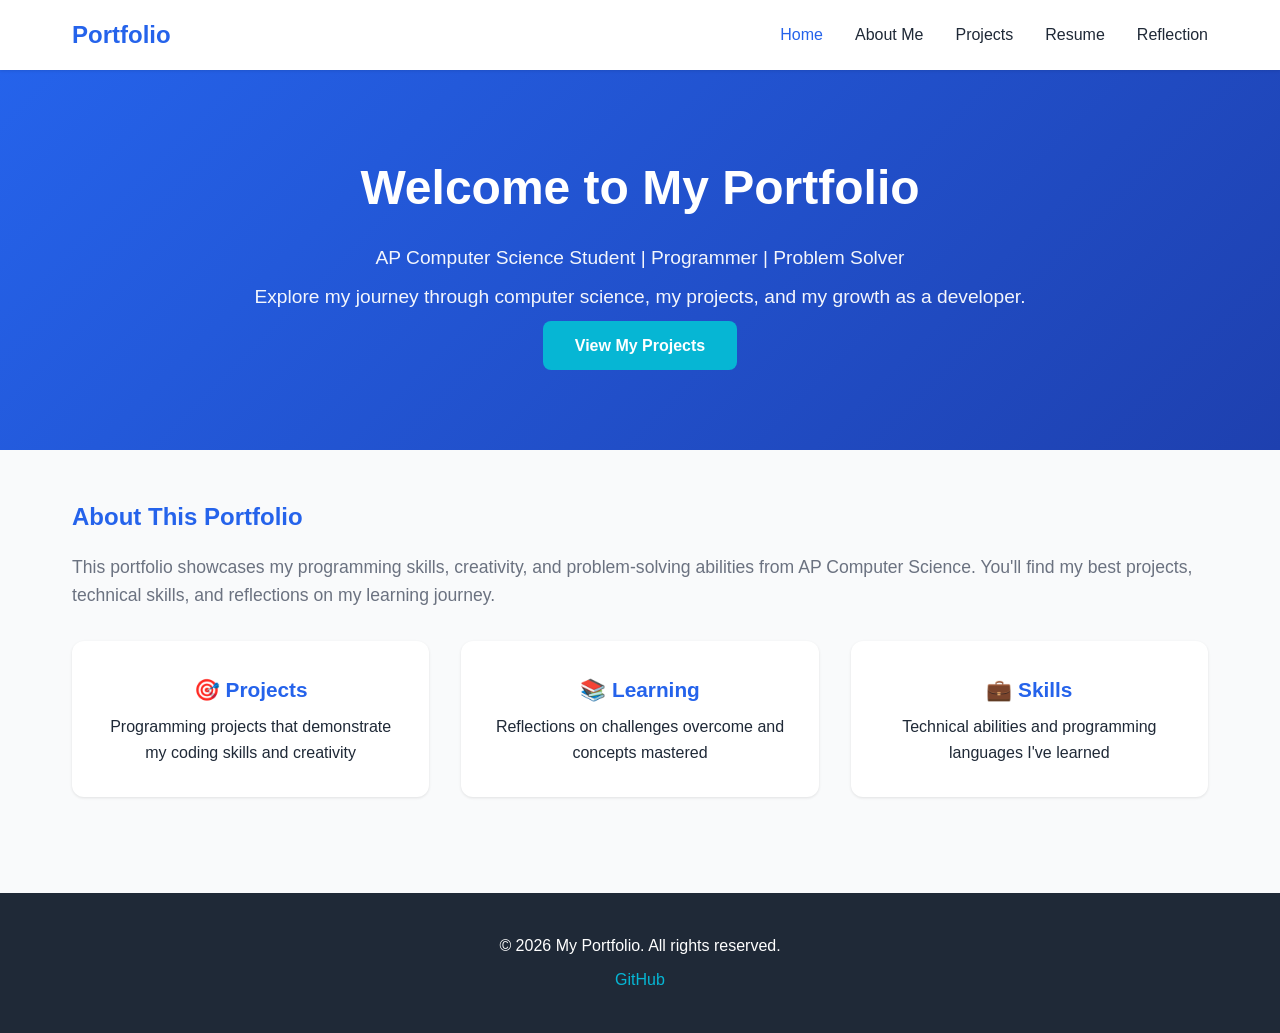
==== index.html @ 3f35dafe "Initial portfolio setup with complete structure and all pages" ====
<!DOCTYPE html>
<html lang="en">
<head>
    <meta charset="UTF-8">
    <meta name="viewport" content="width=device-width, initial-scale=1.0">
    <title>Home - Portfolio</title>
    <link rel="stylesheet" href="css/style.css">
</head>
<body>
    <nav class="navbar">
        <div class="nav-container">
            <a href="index.html" class="nav-logo">Portfolio</a>
            <ul class="nav-menu">
                <li class="nav-item">
                    <a href="index.html" class="nav-link active">Home</a>
                </li>
                <li class="nav-item">
                    <a href="pages/about.html" class="nav-link">About Me</a>
                </li>
                <li class="nav-item">
                    <a href="pages/projects.html" class="nav-link">Projects</a>
                </li>
                <li class="nav-item">
                    <a href="pages/resume.html" class="nav-link">Resume</a>
                </li>
                <li class="nav-item">
                    <a href="pages/reflection.html" class="nav-link">Reflection</a>
                </li>
            </ul>
        </div>
    </nav>

    <section class="hero">
        <div class="hero-content">
            <h1>Welcome to My Portfolio</h1>
            <p>AP Computer Science Student | Programmer | Problem Solver</p>
            <p class="hero-description">Explore my journey through computer science, my projects, and my growth as a developer.</p>
            <a href="pages/projects.html" class="cta-button">View My Projects</a>
        </div>
    </section>

    <section class="intro-section">
        <div class="container">
            <h2>About This Portfolio</h2>
            <p>This portfolio showcases my programming skills, creativity, and problem-solving abilities from AP Computer Science. You'll find my best projects, technical skills, and reflections on my learning journey.</p>
            <div class="features">
                <div class="feature-card">
                    <h3>🎯 Projects</h3>
                    <p>Programming projects that demonstrate my coding skills and creativity</p>
                </div>
                <div class="feature-card">
                    <h3>📚 Learning</h3>
                    <p>Reflections on challenges overcome and concepts mastered</p>
                </div>
                <div class="feature-card">
                    <h3>💼 Skills</h3>
                    <p>Technical abilities and programming languages I've learned</p>
                </div>
            </div>
        </div>
    </section>

    <footer>
        <p>&copy; 2026 My Portfolio. All rights reserved.</p>
        <p><a href="https://github.com/jhurley2028" target="_blank">GitHub</a></p>
    </footer>
</body>
</html>
---- css/style.css ----
/* ===== Global Styles ===== */
* {
    margin: 0;
    padding: 0;
    box-sizing: border-box;
}

:root {
    --primary-color: #2563eb;
    --secondary-color: #1e40af;
    --accent-color: #06b6d4;
    --text-color: #1f2937;
    --light-text: #6b7280;
    --background-color: #f9fafb;
    --card-background: #ffffff;
    --border-color: #e5e7eb;
    --shadow: 0 1px 3px rgba(0, 0, 0, 0.1);
    --shadow-lg: 0 10px 25px rgba(0, 0, 0, 0.1);
}

body {
    font-family: -apple-system, BlinkMacSystemFont, 'Segoe UI', 'Roboto', 'Oxygen',
        'Ubuntu', 'Cantarell', 'Fira Sans', 'Droid Sans', 'Helvetica Neue',
        sans-serif;
    color: var(--text-color);
    background-color: var(--background-color);
    line-height: 1.6;
}

/* ===== Navigation ===== */
.navbar {
    background-color: var(--card-background);
    box-shadow: var(--shadow);
    position: sticky;
    top: 0;
    z-index: 100;
}

.nav-container {
    max-width: 1200px;
    margin: 0 auto;
    padding: 1rem 2rem;
    display: flex;
    justify-content: space-between;
    align-items: center;
}

.nav-logo {
    font-size: 1.5rem;
    font-weight: 700;
    color: var(--primary-color);
    text-decoration: none;
}

.nav-menu {
    display: flex;
    list-style: none;
    gap: 2rem;
}

.nav-link {
    text-decoration: none;
    color: var(--text-color);
    font-weight: 500;
    transition: color 0.3s ease;
}

.nav-link:hover,
.nav-link.active {
    color: var(--primary-color);
}

/* ===== Hero Section ===== */
.hero {
    background: linear-gradient(135deg, var(--primary-color), var(--secondary-color));
    color: white;
    padding: 5rem 2rem;
    text-align: center;
}

.hero-content h1 {
    font-size: 3rem;
    margin-bottom: 1rem;
}

.hero-content p {
    font-size: 1.2rem;
    margin-bottom: 0.5rem;
    opacity: 0.95;
}

.hero-description {
    font-size: 1rem;
    margin-bottom: 2rem;
    opacity: 0.85;
}

.cta-button {
    display: inline-block;
    background-color: var(--accent-color);
    color: white;
    padding: 0.75rem 2rem;
    border-radius: 0.5rem;
    text-decoration: none;
    font-weight: 600;
    transition: background-color 0.3s ease, transform 0.3s ease;
    cursor: pointer;
}

.cta-button:hover {
    background-color: #0891b2;
    transform: translateY(-2px);
}

/* ===== Container ===== */
.container {
    max-width: 1200px;
    margin: 0 auto;
    padding: 0 2rem;
}

/* ===== Content Section ===== */
.content-section {
    padding: 3rem 0;
}

.intro-section {
    background-color: var(--background-color);
    padding: 3rem 2rem;
}

.intro-section h2 {
    margin-bottom: 1rem;
    color: var(--primary-color);
}

.intro-section > .container > p {
    font-size: 1.1rem;
    color: var(--light-text);
    margin-bottom: 2rem;
}

/* ===== Features Grid ===== */
.features {
    display: grid;
    grid-template-columns: repeat(auto-fit, minmax(250px, 1fr));
    gap: 2rem;
    margin-top: 2rem;
}

.feature-card {
    background-color: var(--card-background);
    padding: 2rem;
    border-radius: 0.75rem;
    box-shadow: var(--shadow);
    text-align: center;
    transition: transform 0.3s ease, box-shadow 0.3s ease;
}

.feature-card:hover {
    transform: translateY(-5px);
    box-shadow: var(--shadow-lg);
}

.feature-card h3 {
    color: var(--primary-color);
    margin-bottom: 0.5rem;
    font-size: 1.3rem;
}

/* ===== Page Header ===== */
.page-header {
    background: linear-gradient(135deg, var(--primary-color), var(--secondary-color));
    color: white;
    padding: 2rem 2rem;
    text-align: center;
}

.page-header h1 {
    font-size: 2.5rem;
    margin-bottom: 0.5rem;
}

.page-header p {
    font-size: 1.1rem;
    opacity: 0.9;
}

/* ===== About Page ===== */
.about-content {
    max-width: 800px;
}

.about-content h2 {
    color: var(--primary-color);
    margin-top: 2rem;
    margin-bottom: 1rem;
}

.about-content h2:first-child {
    margin-top: 0;
}

.about-content p {
    font-size: 1rem;
    color: var(--light-text);
    margin-bottom: 1rem;
    line-height: 1.8;
}

.interests-list {
    list-style: none;
    margin: 1.5rem 0;
}

.interests-list li {
    padding: 0.75rem 0;
    padding-left: 1.5rem;
    position: relative;
    color: var(--light-text);
}

.interests-list li:before {
    content: "▸";
    position: absolute;
    left: 0;
    color: var(--primary-color);
    font-weight: bold;
}

.tech-grid {
    display: grid;
    grid-template-columns: repeat(auto-fit, minmax(200px, 1fr));
    gap: 1.5rem;
    margin: 1.5rem 0;
}

.tech-card {
    background-color: var(--card-background);
    padding: 1.5rem;
    border-radius: 0.5rem;
    border-left: 4px solid var(--primary-color);
    box-shadow: var(--shadow);
}

.tech-card h3 {
    color: var(--primary-color);
    margin-bottom: 0.5rem;
    font-size: 1rem;
}

.tech-card p {
    font-size: 0.9rem;
    color: var(--light-text);
}

/* ===== Projects Grid ===== */
.projects-grid {
    display: grid;
    grid-template-columns: repeat(auto-fill, minmax(300px, 1fr));
    gap: 2rem;
}

.project-card {
    background-color: var(--card-background);
    border-radius: 0.75rem;
    box-shadow: var(--shadow);
    overflow: hidden;
    transition: transform 0.3s ease, box-shadow 0.3s ease;
}

.project-card:hover {
    transform: translateY(-5px);
    box-shadow: var(--shadow-lg);
}

.project-header {
    background: linear-gradient(135deg, var(--primary-color), var(--secondary-color));
    color: white;
    padding: 1.5rem;
}

.project-header h3 {
    font-size: 1.2rem;
    margin: 0;
}

.project-body {
    padding: 1.5rem;
}

.project-body p {
    color: var(--light-text);
    margin-bottom: 1rem;
    font-size: 0.95rem;
    line-height: 1.6;
}

.project-body ul {
    margin-left: 1.5rem;
    margin-bottom: 1rem;
    color: var(--light-text);
}

.project-body li {
    margin-bottom: 0.5rem;
}

.project-link {
    color: var(--primary-color);
    text-decoration: none;
    font-weight: 600;
    transition: color 0.3s ease;
}

.project-link:hover {
    color: var(--secondary-color);
}

/* ===== Resume Page ===== */
.resume-content {
    max-width: 900px;
}

.resume-section {
    margin-bottom: 2.5rem;
    padding-bottom: 2rem;
    border-bottom: 2px solid var(--border-color);
}

.resume-section:last-child {
    border-bottom: none;
}

.resume-section h2 {
    color: var(--primary-color);
    font-size: 1.5rem;
    margin-bottom: 1.5rem;
}

.resume-item {
    margin-bottom: 1.5rem;
}

.resume-item h3 {
    color: var(--text-color);
    margin-bottom: 0.25rem;
}

.resume-item .meta {
    color: var(--primary-color);
    font-size: 0.9rem;
    font-weight: 600;
    display: block;
    margin-bottom: 0.5rem;
}

.resume-item p {
    color: var(--light-text);
    line-height: 1.7;
}

.skills-grid {
    display: grid;
    grid-template-columns: repeat(auto-fit, minmax(200px, 1fr));
    gap: 1.5rem;
    margin-top: 1rem;
}

.skill-category {
    background-color: var(--card-background);
    padding: 1.5rem;
    border-radius: 0.5rem;
    box-shadow: var(--shadow);
}

.skill-category h4 {
    color: var(--primary-color);
    margin-bottom: 1rem;
    font-size: 0.95rem;
}

.skill-category ul {
    list-style: none;
}

.skill-category li {
    padding: 0.5rem 0;
    color: var(--light-text);
    position: relative;
    padding-left: 1.25rem;
}

.skill-category li:before {
    content: "✓";
    position: absolute;
    left: 0;
    color: var(--accent-color);
    font-weight: bold;
}

/* ===== Reflection Page ===== */
.reflection-content {
    max-width: 850px;
}

.reflection-content h2 {
    color: var(--primary-color);
    margin-top: 2rem;
    margin-bottom: 1rem;
    font-size: 1.5rem;
}

.reflection-content h2:first-child {
    margin-top: 0;
}

.reflection-content h3 {
    color: var(--secondary-color);
    margin-top: 1.5rem;
    margin-bottom: 0.75rem;
    font-size: 1.2rem;
}

.reflection-content p {
    color: var(--light-text);
    margin-bottom: 1rem;
    line-height: 1.8;
    font-size: 1rem;
    text-align: justify;
}

.reflection-content ul {
    margin-left: 1.5rem;
    margin-bottom: 1rem;
}

.reflection-content li {
    margin-bottom: 0.75rem;
    color: var(--light-text);
    line-height: 1.7;
}

/* ===== Footer ===== */
footer {
    background-color: var(--text-color);
    color: white;
    text-align: center;
    padding: 2rem;
    margin-top: 3rem;
}

footer p {
    margin: 0.5rem 0;
}

footer a {
    color: var(--accent-color);
    text-decoration: none;
    transition: color 0.3s ease;
}

footer a:hover {
    color: #06b6d4;
}

/* ===== Responsive Design ===== */
@media (max-width: 768px) {
    .nav-container {
        flex-direction: column;
        gap: 1rem;
    }

    .nav-menu {
        flex-direction: column;
        gap: 0.5rem;
        width: 100%;
    }

    .hero-content h1 {
        font-size: 2rem;
    }

    .hero-content p {
        font-size: 1rem;
    }

    .page-header h1 {
        font-size: 2rem;
    }

    .projects-grid {
        grid-template-columns: 1fr;
    }

    .features {
        grid-template-columns: 1fr;
    }

    .tech-grid {
        grid-template-columns: 1fr;
    }

    .skills-grid {
        grid-template-columns: 1fr;
    }
}

@media (max-width: 480px) {
    .nav-menu {
        font-size: 0.9rem;
        gap: 0.75rem;
    }

    .hero-content h1 {
        font-size: 1.5rem;
    }

    .page-header h1 {
        font-size: 1.5rem;
    }

    .page-header p {
        font-size: 0.95rem;
    }

    .container {
        padding: 0 1rem;
    }
}
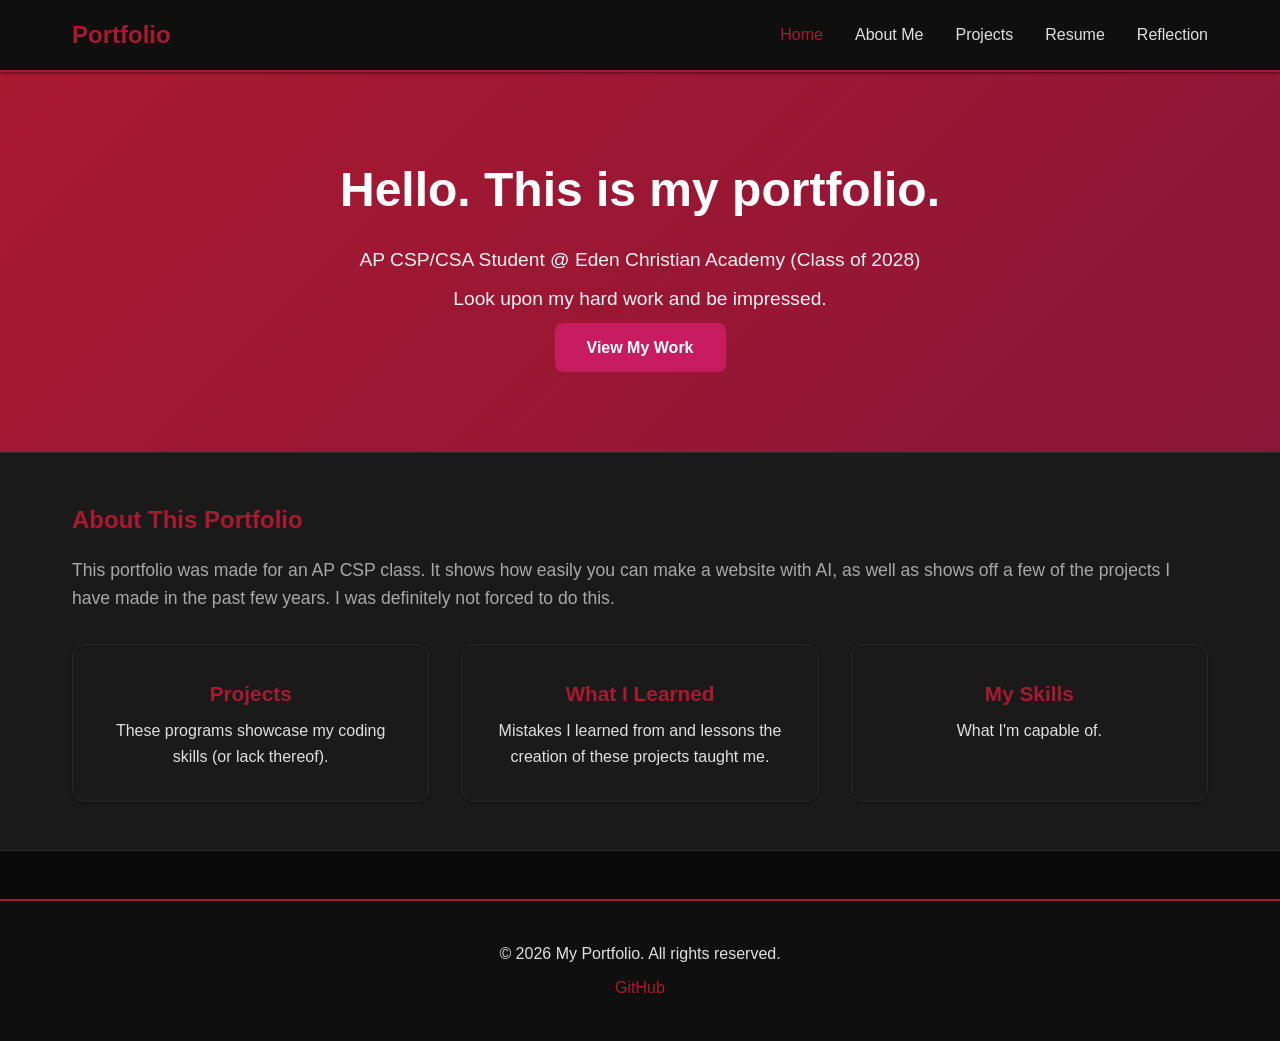
==== commit 7c7c4ce7: "Revise portfolio introduction and project descriptions Updated portfolio content to reflect current " ====
--- a/index.html
+++ b/index.html
@@ -32,29 +32,29 @@
 
     <section class="hero">
         <div class="hero-content">
-            <h1>Welcome to My Portfolio</h1>
-            <p>AP Computer Science Student | Programmer | Problem Solver</p>
-            <p class="hero-description">Explore my journey through computer science, my projects, and my growth as a developer.</p>
-            <a href="pages/projects.html" class="cta-button">View My Projects</a>
+            <h1>Hello. This is my portfolio.</h1>
+            <p>AP CSP/CSA Student @ Eden Christian Academy (Class of 2028)</p>
+            <p class="hero-description">Look upon my hard work and be impressed.</p>
+            <a href="pages/projects.html" class="cta-button">View My Work</a>
         </div>
     </section>
 
     <section class="intro-section">
         <div class="container">
             <h2>About This Portfolio</h2>
-            <p>This portfolio showcases my programming skills, creativity, and problem-solving abilities from AP Computer Science. You'll find my best projects, technical skills, and reflections on my learning journey.</p>
+            <p>This portfolio was made for an AP CSP class. It shows how easily you can make a website with AI, as well as shows off a few of the projects I have made in the past few years. I was definitely not forced to do this.</p>
             <div class="features">
                 <div class="feature-card">
-                    <h3>🎯 Projects</h3>
-                    <p>Programming projects that demonstrate my coding skills and creativity</p>
+                    <h3>Projects</h3>
+                    <p>These programs showcase my coding skills (or lack thereof).</p>
                 </div>
                 <div class="feature-card">
-                    <h3>📚 Learning</h3>
-                    <p>Reflections on challenges overcome and concepts mastered</p>
+                    <h3>What I Learned</h3>
+                    <p>Mistakes I learned from and lessons the creation of these projects taught me.</p>
                 </div>
                 <div class="feature-card">
-                    <h3>💼 Skills</h3>
-                    <p>Technical abilities and programming languages I've learned</p>
+                    <h3>My Skills</h3>
+                    <p>What I'm capable of.</p>
                 </div>
             </div>
         </div>
--- a/css/style.css
+++ b/css/style.css
@@ -6,16 +6,16 @@
 }
 
 :root {
-    --primary-color: #2563eb;
-    --secondary-color: #1e40af;
-    --accent-color: #06b6d4;
-    --text-color: #1f2937;
-    --light-text: #6b7280;
-    --background-color: #f9fafb;
-    --card-background: #ffffff;
-    --border-color: #e5e7eb;
-    --shadow: 0 1px 3px rgba(0, 0, 0, 0.1);
-    --shadow-lg: 0 10px 25px rgba(0, 0, 0, 0.1);
+    --primary-color: #a91930;
+    --secondary-color: #8b1538;
+    --accent-color: #c71c5e;
+    --text-color: #e0e0e0;
+    --light-text: #a8a8a8;
+    --background-color: #0a0a0a;
+    --card-background: #1a1a1a;
+    --border-color: #2a2a2a;
+    --shadow: 0 1px 3px rgba(0, 0, 0, 0.5);
+    --shadow-lg: 0 10px 25px rgba(0, 0, 0, 0.7);
 }
 
 body {
@@ -29,11 +29,12 @@
 
 /* ===== Navigation ===== */
 .navbar {
-    background-color: var(--card-background);
+    background-color: #0f0f0f;
     box-shadow: var(--shadow);
     position: sticky;
     top: 0;
     z-index: 100;
+    border-bottom: 2px solid var(--primary-color);
 }
 
 .nav-container {
@@ -108,7 +109,7 @@
 }
 
 .cta-button:hover {
-    background-color: #0891b2;
+    background-color: #e83f6f;
     transform: translateY(-2px);
 }
 
@@ -125,8 +126,10 @@
 }
 
 .intro-section {
-    background-color: var(--background-color);
+    background-color: #1a1a1a;
     padding: 3rem 2rem;
+    border-top: 1px solid var(--border-color);
+    border-bottom: 1px solid var(--border-color);
 }
 
 .intro-section h2 {
@@ -155,11 +158,13 @@
     box-shadow: var(--shadow);
     text-align: center;
     transition: transform 0.3s ease, box-shadow 0.3s ease;
+    border: 1px solid var(--border-color);
 }
 
 .feature-card:hover {
     transform: translateY(-5px);
     box-shadow: var(--shadow-lg);
+    border-color: var(--primary-color);
 }
 
 .feature-card h3 {
@@ -241,6 +246,7 @@
     border-radius: 0.5rem;
     border-left: 4px solid var(--primary-color);
     box-shadow: var(--shadow);
+    border: 1px solid var(--border-color);
 }
 
 .tech-card h3 {
@@ -267,11 +273,13 @@
     box-shadow: var(--shadow);
     overflow: hidden;
     transition: transform 0.3s ease, box-shadow 0.3s ease;
+    border: 1px solid var(--border-color);
 }
 
 .project-card:hover {
     transform: translateY(-5px);
     box-shadow: var(--shadow-lg);
+    border-color: var(--primary-color);
 }
 
 .project-header {
@@ -314,7 +322,7 @@
 }
 
 .project-link:hover {
-    color: var(--secondary-color);
+    color: var(--accent-color);
 }
 
 /* ===== Resume Page ===== */
@@ -372,6 +380,7 @@
     padding: 1.5rem;
     border-radius: 0.5rem;
     box-shadow: var(--shadow);
+    border: 1px solid var(--border-color);
 }
 
 .skill-category h4 {
@@ -416,7 +425,7 @@
 }
 
 .reflection-content h3 {
-    color: var(--secondary-color);
+    color: var(--accent-color);
     margin-top: 1.5rem;
     margin-bottom: 0.75rem;
     font-size: 1.2rem;
@@ -443,11 +452,12 @@
 
 /* ===== Footer ===== */
 footer {
-    background-color: var(--text-color);
-    color: white;
+    background-color: #0f0f0f;
+    color: var(--text-color);
     text-align: center;
     padding: 2rem;
     margin-top: 3rem;
+    border-top: 2px solid var(--primary-color);
 }
 
 footer p {
@@ -455,13 +465,13 @@
 }
 
 footer a {
-    color: var(--accent-color);
+    color: var(--primary-color);
     text-decoration: none;
     transition: color 0.3s ease;
 }
 
 footer a:hover {
-    color: #06b6d4;
+    color: var(--accent-color);
 }
 
 /* ===== Responsive Design ===== */
